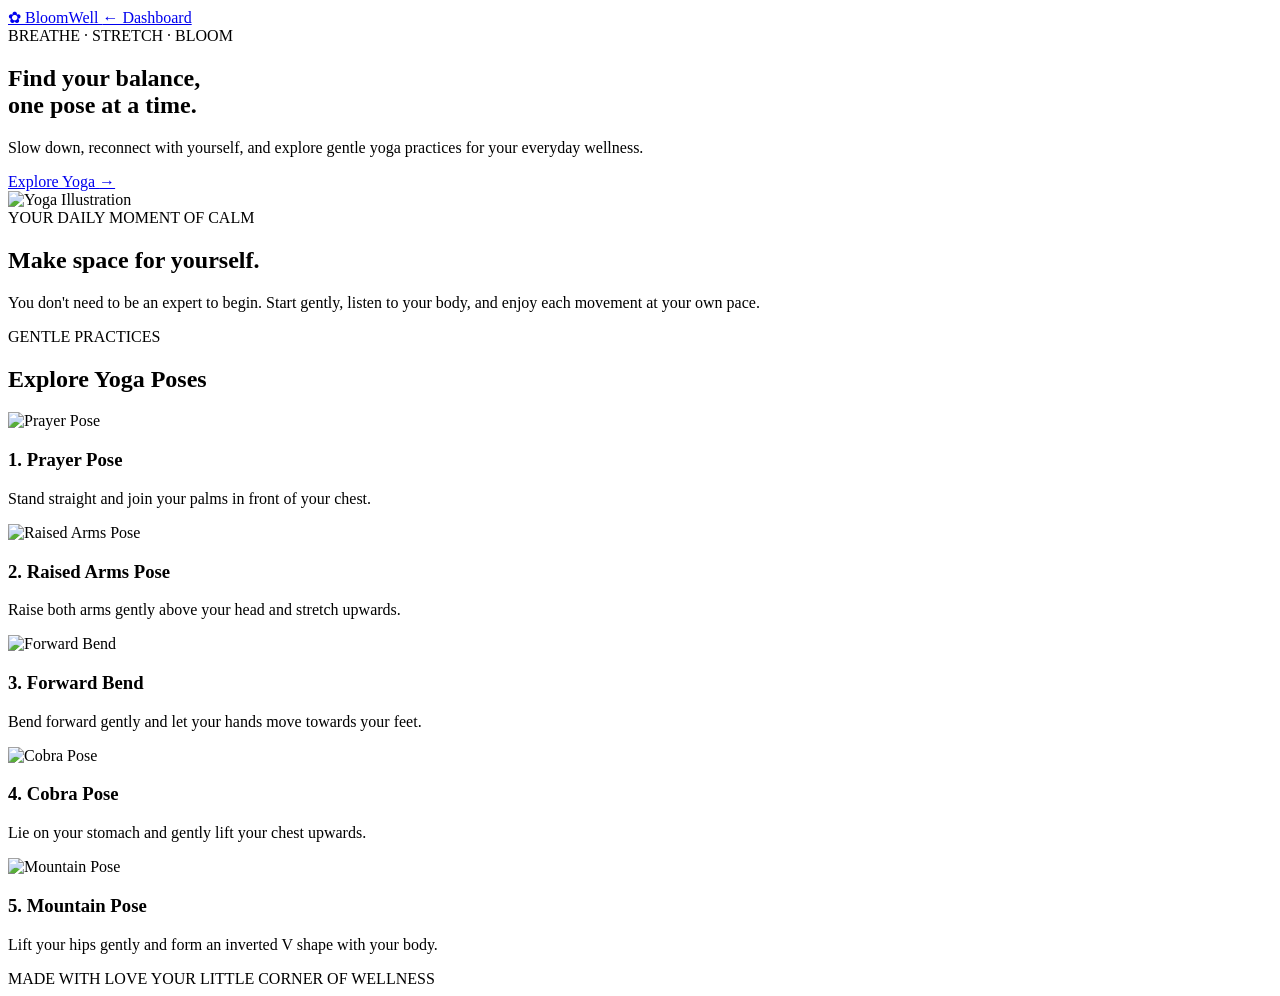
==== yoga.html @ e9269530 "Add files via upload" ====
<!DOCTYPE html>
<html lang="en">
<head>
    <meta charset="UTF-8">
    <meta name="viewport" content="width=device-width, initial-scale=1.0">
    <title>Yoga & Movement | BloomWell</title>

    <link rel="stylesheet" href="style.css">

</head>

<body>

    <header class="navbar">
        <a href="index.html" class="logo">
            <span class="logo-icon">✿</span>
            BloomWell
        </a>

        <a href="dashboard.html" class="back-link">← Dashboard</a>
    </header>

    <main class="yoga-page">

        <section class="yoga-hero">
            <div class="yoga-hero-text">
                <span class="welcome-label">BREATHE · STRETCH · BLOOM</span>

                <h1>
                    Find your balance,<br>
                    <span>one pose at a time.</span>
                </h1>

                <p>
                    Slow down, reconnect with yourself, and explore
                    gentle yoga practices for your everyday wellness.
                </p>

                <a href="#yoga-poses" class="start-button">
                    Explore Yoga <span>→</span>
                </a>
            </div>
            <div class="yoga-hero-art">
                <img
                    src="image/yoga.jpeg"
                    alt="Yoga Illustration"
                    class="main-illustration"
                >
        </section>

        <section class="yoga-intro">
            <span class="card-number">YOUR DAILY MOMENT OF CALM</span>
            <h2>Make space for yourself.</h2>
            <p>
                You don't need to be an expert to begin.
                Start gently, listen to your body, and enjoy
                each movement at your own pace.
            </p>
        </section>

        <section class="yoga-poses" id="yoga-poses">

            <div class="yoga-section-heading">
                <div>
                    <span class="card-number">GENTLE PRACTICES</span>
                    <h2>Explore Yoga Poses</h2>
                </div>
            </div>

   <div class="yoga-card">
    <div class="yoga-card-art">
        <img src="image/prayer-pose.jpeg" alt="Prayer Pose">
    </div>
    <div class="yoga-card-content">
        <h3>1. Prayer Pose</h3>
        <p>Stand straight and join your palms in front of your chest.</p>
    </div>
</div>

<div class="yoga-card">
    <div class="yoga-card-art">
        <img src="image/raised-arms.jpeg" alt="Raised Arms Pose">
    </div>
    <div class="yoga-card-content">
        <h3>2. Raised Arms Pose</h3>
        <p>Raise both arms gently above your head and stretch upwards.</p>
    </div>
</div>

<div class="yoga-card">
    <div class="yoga-card-art">
        <img src="image/forward-bend.jpeg" alt="Forward Bend">
    </div>
    <div class="yoga-card-content">
        <h3>3. Forward Bend</h3>
        <p>Bend forward gently and let your hands move towards your feet.</p>
    </div>
</div>

<div class="yoga-card">
    <div class="yoga-card-art">
        <img src="image/cobra-pose.jpeg" alt="Cobra Pose">
    </div>
    <div class="yoga-card-content">
        <h3>4. Cobra Pose</h3>
        <p>Lie on your stomach and gently lift your chest upwards.</p>
    </div>
</div>

<div class="yoga-card">
    <div class="yoga-card-art">
        <img src="image/mountain-pose.jpeg" alt="Mountain Pose">
    </div>
    <div class="yoga-card-content">
        <h3>5. Mountain Pose</h3>
        <p>Lift your hips gently and form an inverted V shape with your body.</p>
    </div>
</div>

            </div>
        </section>

    </main>

    <footer class="welcome-footer">
        <span>MADE WITH LOVE</span>
        <span>YOUR LITTLE CORNER OF WELLNESS</span>
    </footer>

</body>
</html>
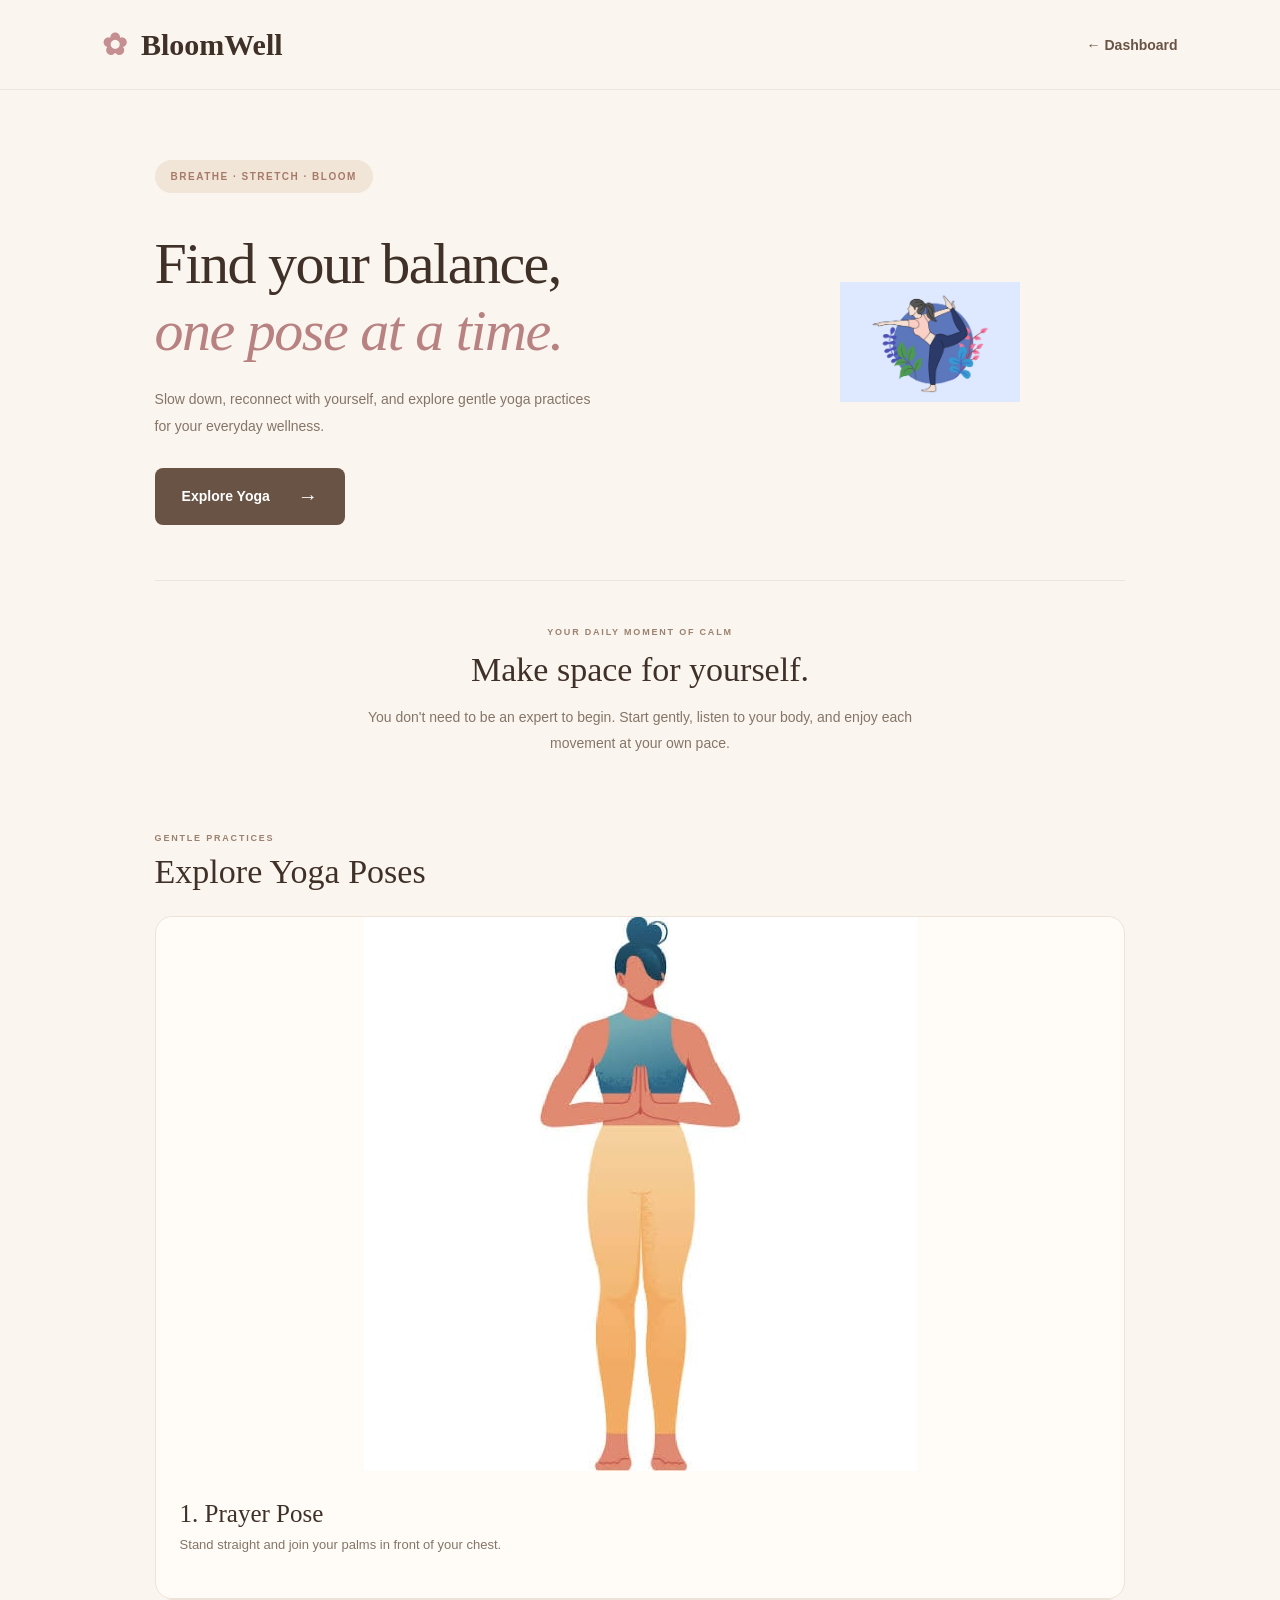
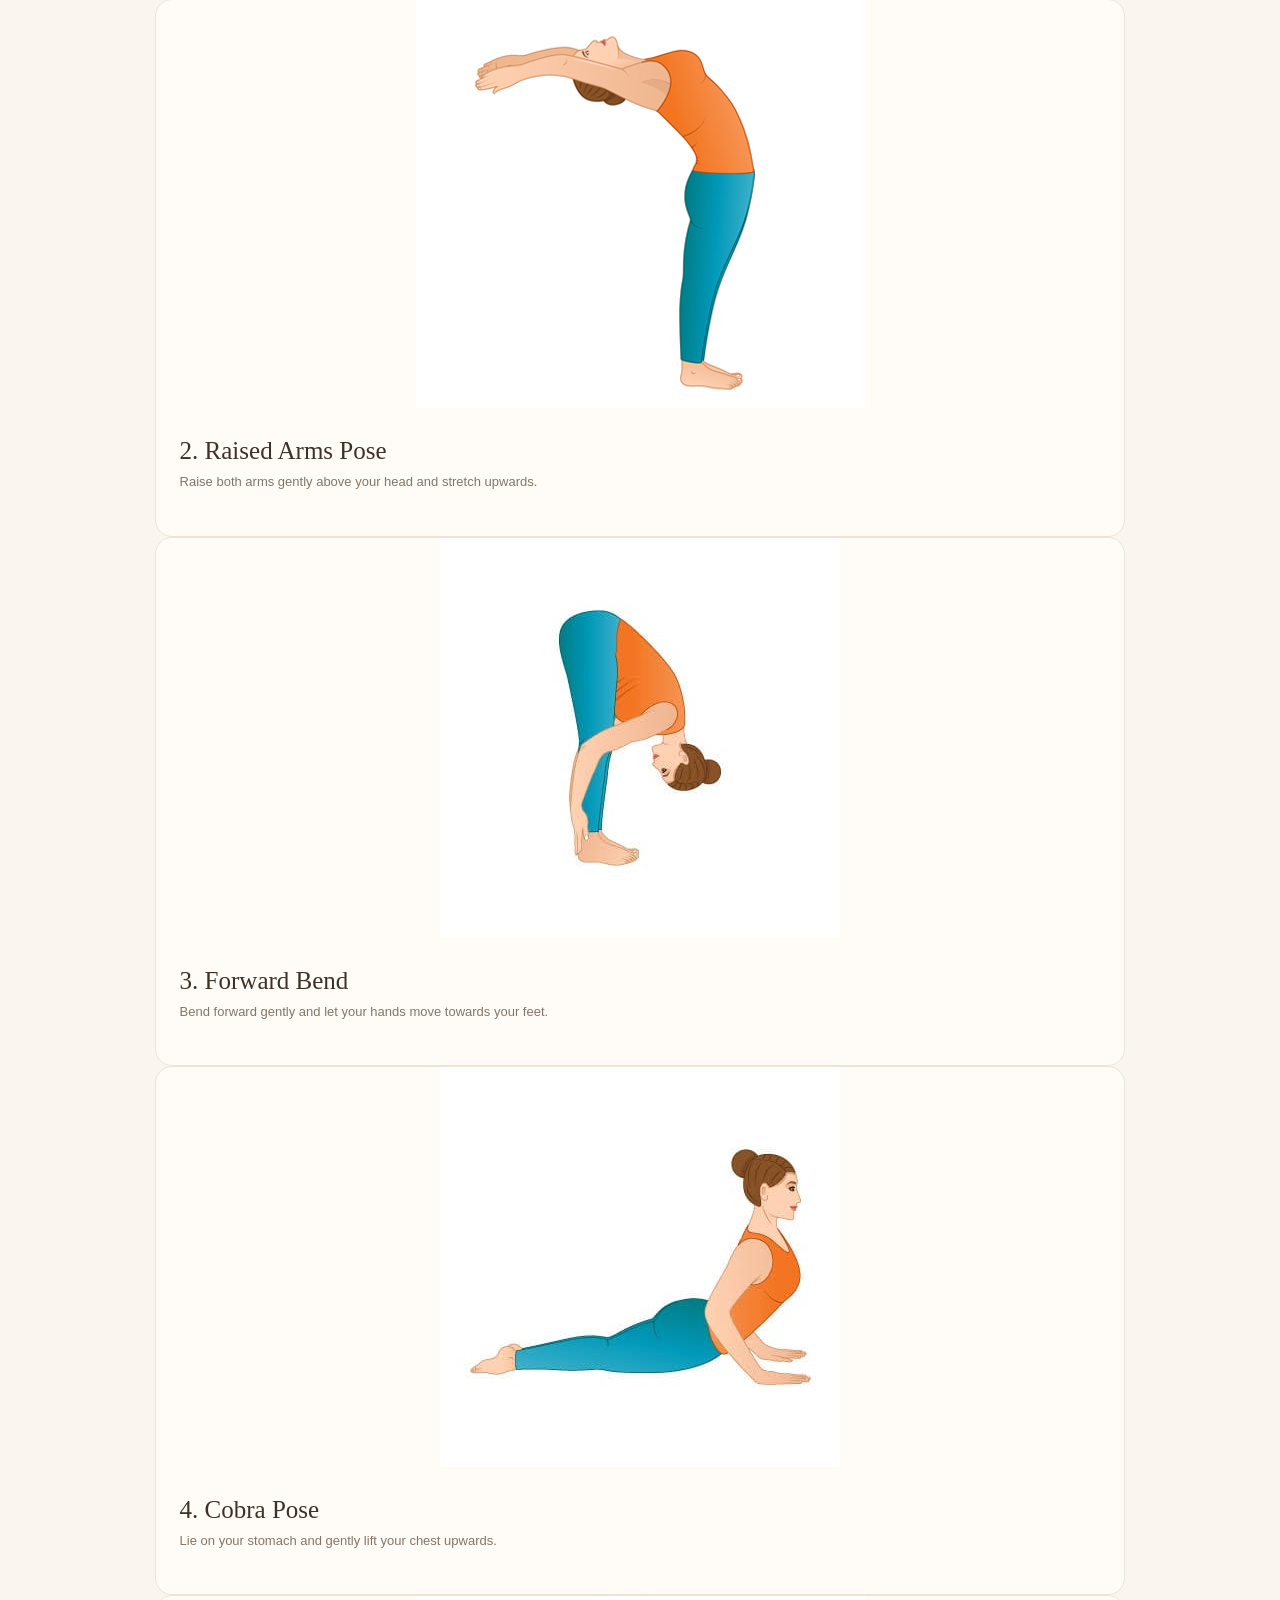
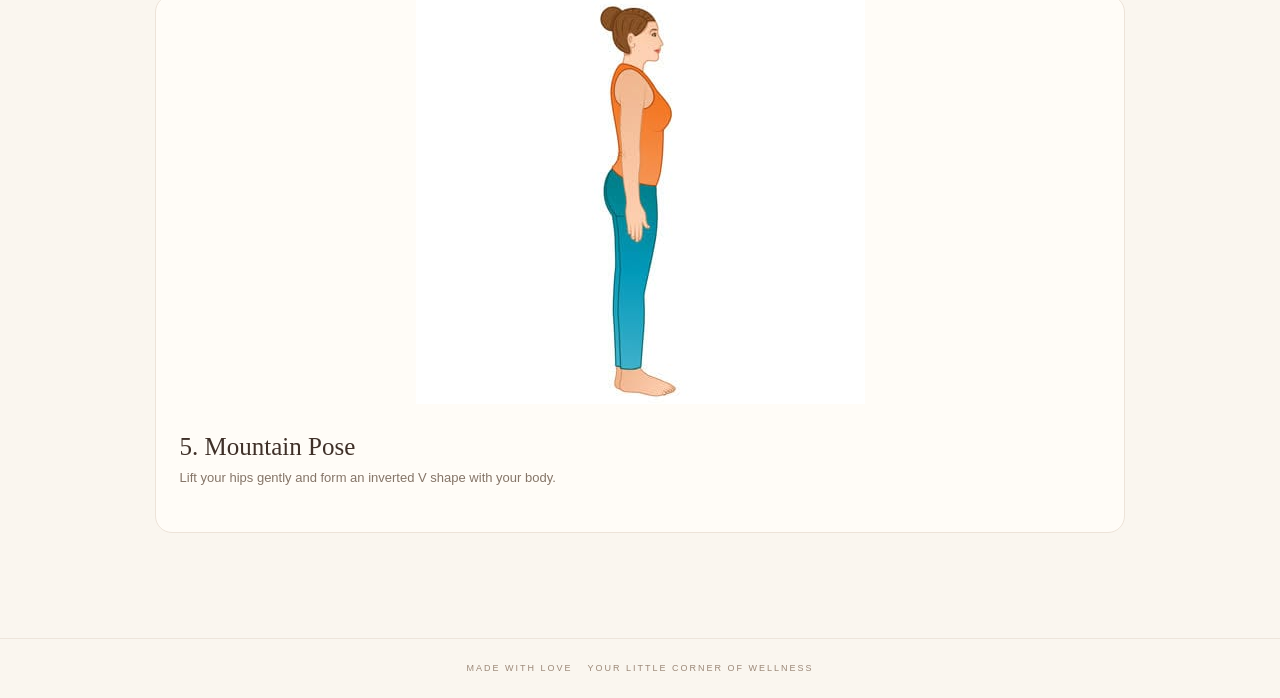
==== commit 250c3968: "Add files via upload" ====
--- a/yoga.html
+++ b/yoga.html
@@ -42,7 +42,7 @@
             </div>
             <div class="yoga-hero-art">
                 <img
-                    src="image/yoga.jpeg"
+                    src="images/yoga.jpeg"
                     alt="Yoga Illustration"
                     class="main-illustration"
                 >
@@ -69,7 +69,7 @@
 
    <div class="yoga-card">
     <div class="yoga-card-art">
-        <img src="image/prayer-pose.jpeg" alt="Prayer Pose">
+        <img src="images/prayer-pose.jpeg" alt="Prayer Pose">
     </div>
     <div class="yoga-card-content">
         <h3>1. Prayer Pose</h3>
@@ -79,7 +79,7 @@
 
 <div class="yoga-card">
     <div class="yoga-card-art">
-        <img src="image/raised-arms.jpeg" alt="Raised Arms Pose">
+        <img src="images/raised-arms.jpeg" alt="Raised Arms Pose">
     </div>
     <div class="yoga-card-content">
         <h3>2. Raised Arms Pose</h3>
@@ -89,7 +89,7 @@
 
 <div class="yoga-card">
     <div class="yoga-card-art">
-        <img src="image/forward-bend.jpeg" alt="Forward Bend">
+        <img src="images/forward-bend.jpeg" alt="Forward Bend">
     </div>
     <div class="yoga-card-content">
         <h3>3. Forward Bend</h3>
@@ -99,7 +99,7 @@
 
 <div class="yoga-card">
     <div class="yoga-card-art">
-        <img src="image/cobra-pose.jpeg" alt="Cobra Pose">
+        <img src="images/cobra-pose.jpeg" alt="Cobra Pose">
     </div>
     <div class="yoga-card-content">
         <h3>4. Cobra Pose</h3>
@@ -109,7 +109,7 @@
 
 <div class="yoga-card">
     <div class="yoga-card-art">
-        <img src="image/mountain-pose.jpeg" alt="Mountain Pose">
+        <img src="images/mountain-pose.jpeg" alt="Mountain Pose">
     </div>
     <div class="yoga-card-content">
         <h3>5. Mountain Pose</h3>
--- a/style.css
+++ b/style.css
@@ -0,0 +1,1589 @@
+* {
+    margin: 0;
+    padding: 0;
+    box-sizing: border-box;
+}
+
+:root {
+    --cream: #FAF6EF;
+    --ivory: #FFFCF7;
+    --beige: #EDE1D2;
+    --brown: #695344;
+    --dark-brown: #3F3028;
+    --pink: #E8BFC0;
+    --muted: #9B8878;
+}
+
+body {
+    background-color: var(--cream);
+    color: var(--dark-brown);
+    font-family: 'DM Sans', sans-serif;
+    min-height: 100vh;
+}
+
+
+
+.navbar {
+    height: 90px;
+    padding: 0 8%;
+    display: flex;
+    justify-content: space-between;
+    align-items: center;
+    border-bottom: 1px solid #EDE5DB;
+}
+
+.logo {
+    text-decoration: none;
+    color: var(--dark-brown);
+    font-family: 'Playfair Display', serif;
+    font-size: 30px;
+    font-weight: 600;
+}
+
+.logo-icon {
+    color: #C58F91;
+    margin-right: 6px;
+}
+
+.nav-tagline {
+    color: var(--muted);
+    font-size: 13px;
+    letter-spacing: 0.5px;
+}
+
+
+.welcome-section {
+    max-width: 1250px;
+    min-height: calc(100vh - 150px);
+    margin: auto;
+    padding: 65px 8% 45px;
+    display: flex;
+    align-items: center;
+    justify-content: space-between;
+    gap: 45px;
+}
+
+
+
+.welcome-content {
+    flex: 1;
+    max-width: 560px;
+}
+
+.welcome-label {
+    display: inline-block;
+    color: #A77A68;
+    background-color: #F1E5D8;
+    padding: 11px 16px;
+    border-radius: 30px;
+    font-size: 10px;
+    font-weight: 700;
+    letter-spacing: 1.5px;
+    margin-bottom: 28px;
+}
+
+h1 {
+    font-family: 'Playfair Display', serif;
+    font-size: clamp(42px, 5vw, 66px);
+    line-height: 1.15;
+    font-weight: 500;
+    letter-spacing: -1.5px;
+}
+
+h1 span {
+    color: #B98282;
+    font-style: italic;
+}
+
+.welcome-description {
+    max-width: 440px;
+    margin-top: 24px;
+    margin-bottom: 30px;
+    color: #857568;
+    font-size: 15px;
+    line-height: 1.9;
+}
+
+
+.start-button {
+    display: inline-flex;
+    align-items: center;
+    gap: 28px;
+    padding: 17px 27px;
+    background-color: var(--brown);
+    color: white;
+    text-decoration: none;
+    border-radius: 8px;
+    font-size: 14px;
+    font-weight: 600;
+    transition: 0.3s ease;
+}
+
+.start-button:hover {
+    background-color: var(--dark-brown);
+    transform: translateY(-3px);
+    box-shadow: 0 8px 20px #69534425;
+}
+
+.start-button span {
+    font-size: 20px;
+}
+
+.welcome-note {
+    margin-top: 27px;
+    color: var(--muted);
+    font-size: 12px;
+}
+
+.welcome-note span {
+    color: #C58F91;
+    font-size: 18px;
+    margin-right: 6px;
+}
+
+
+.welcome-art {
+    flex: 1;
+    min-height: 410px;
+    max-width: 450px;
+    position: relative;
+    display: flex;
+    align-items: center;
+    justify-content: center;
+}
+
+.art-circle {
+    position: absolute;
+    width: 340px;
+    height: 340px;
+    background-color: #F0E1D2;
+    border-radius: 50%;
+}
+
+.wellness-illustration {
+    width: 260px;
+    height: 300px;
+    position: relative;
+    z-index: 2;
+    display: flex;
+    justify-content: center;
+    align-items: center;
+    background-color: #F8EDE3;
+    border-radius: 48% 48% 42% 42%;
+}
+
+.main-illustration {
+    width: 180px;
+    height: 210px;
+    object-fit: contain;
+}
+
+
+
+.floating-card {
+    position: absolute;
+    z-index: 3;
+    display: flex;
+    align-items: center;
+    gap: 8px;
+    padding: 14px 17px;
+    background-color: var(--ivory);
+    border: 1px solid #F0E6DB;
+    border-radius: 12px;
+    box-shadow: 0 8px 25px #69534412;
+    color: var(--brown);
+    font-size: 12px;
+    font-weight: 600;
+}
+
+.card-top {
+    top: 45px;
+    right: 0;
+}
+
+.card-bottom {
+    bottom: 45px;
+    left: 0;
+}
+
+.decor {
+    position: absolute;
+    color: #C58F91;
+    font-size: 32px;
+}
+
+.decor-one {
+    top: 50px;
+    left: 45px;
+}
+
+.decor-two {
+    top: 110px;
+    right: 5px;
+    font-size: 28px;
+}
+
+.decor-three {
+    bottom: 60px;
+    right: 30px;
+    font-size: 35px;
+}
+
+
+
+.welcome-footer {
+    min-height: 60px;
+    padding: 20px 8%;
+    display: flex;
+    justify-content: center;
+    align-items: center;
+    gap: 15px;
+    border-top: 1px solid #EDE5DB;
+    color: #9B8878;
+    font-size: 9px;
+    letter-spacing: 2px;
+}
+
+
+
+@media (max-width: 768px) {
+
+    .navbar {
+        height: 75px;
+        padding: 0 6%;
+    }
+
+    .logo {
+        font-size: 25px;
+    }
+
+    .nav-tagline {
+        font-size: 10px;
+        text-align: right;
+    }
+
+    .welcome-section {
+        padding: 45px 7%;
+        flex-direction: column;
+        text-align: center;
+        gap: 25px;
+    }
+
+    .welcome-content {
+        width: 100%;
+    }
+
+    .welcome-label {
+        font-size: 9px;
+        margin-bottom: 22px;
+    }
+
+    h1 {
+        font-size: 43px;
+    }
+
+    .welcome-description {
+        font-size: 14px;
+        margin: 22px auto 27px;
+    }
+
+    .welcome-art {
+        width: 100%;
+        min-height: 350px;
+    }
+
+    .art-circle {
+        width: 270px;
+        height: 270px;
+    }
+
+    .wellness-illustration {
+        width: 210px;
+        height: 240px;
+    }
+
+    .main-illustration {
+        width: 145px;
+        height: 180px;
+    }
+
+    .card-top {
+        top: 15px;
+        right: -5px;
+    }
+
+    .card-bottom {
+        bottom: 15px;
+        left: -5px;
+    }
+
+    .welcome-footer {
+        flex-wrap: wrap;
+        font-size: 8px;
+        gap: 9px;
+        text-align: center;
+    }
+}
+
+
+
+.back-link {
+    color: var(--brown);
+    text-decoration: none;
+    font-size: 14px;
+    font-weight: 600;
+}
+
+.back-link:hover {
+    color: #B98282;
+}
+
+.dashboard {
+    max-width: 1150px;
+    margin: auto;
+    padding: 65px 7%;
+}
+
+.dashboard-heading {
+    margin-bottom: 45px;
+}
+
+.dashboard-heading h1 {
+    font-size: clamp(42px, 5vw, 58px);
+    margin-top: 8px;
+}
+
+.dashboard-heading > p {
+    color: #857568;
+    line-height: 1.8;
+    margin-top: 18px;
+    max-width: 520px;
+    font-size: 14px;
+}
+
+
+
+.wellness-grid {
+    display: grid;
+    grid-template-columns: repeat(2, minmax(0, 1fr));
+    gap: 22px;
+}
+
+.wellness-card {
+    min-height: 265px;
+    padding: 28px;
+    border-radius: 18px;
+    text-decoration: none;
+    color: var(--dark-brown);
+    border: 1px solid #EDE3D8;
+    transition: 0.3s ease;
+    display: flex;
+    flex-direction: column;
+    align-items: flex-start;
+}
+
+.wellness-card:hover {
+    transform: translateY(-6px);
+    box-shadow: 0 12px 30px #69534412;
+}
+
+.recipe-card {
+    background-color: #F3E8D9;
+}
+
+.yoga-card {
+    background-color: #F3E4E2;
+}
+
+.selfcare-card {
+    background-color: #F0E9E0;
+}
+
+.habits-card {
+    background-color: #F5E9E8;
+}
+
+.tips-card {
+    background-color: #ECE8E0;
+}
+
+.card-icon {
+    font-size: 34px;
+    margin-bottom: 20px;
+}
+
+.card-number {
+    font-size: 9px;
+    letter-spacing: 1.8px;
+    color: #9B8170;
+    font-weight: 700;
+    margin-bottom: 10px;
+}
+
+.wellness-card h2 {
+    font-family: 'Playfair Display', serif;
+    font-size: 25px;
+    font-weight: 500;
+    margin-bottom: 10px;
+}
+
+.wellness-card p {
+    font-size: 13px;
+    color: #857568;
+    line-height: 1.8;
+    max-width: 330px;
+    margin-bottom: 22px;
+}
+
+.card-link {
+    color: #946D64;
+    font-size: 12px;
+    font-weight: 700;
+    margin-top: auto;
+}
+
+
+.daily-reminder {
+    margin-top: 35px;
+    padding: 25px 30px;
+    background-color: #FFFCF7;
+    border: 1px solid #EDE5DB;
+    border-radius: 16px;
+    display: flex;
+    align-items: center;
+    gap: 20px;
+}
+
+.reminder-icon {
+    font-size: 38px;
+    color: #C58F91;
+}
+
+.daily-reminder h2 {
+    font-family: 'Playfair Display', serif;
+    font-size: 22px;
+    font-weight: 500;
+    margin-bottom: 7px;
+}
+
+.daily-reminder p {
+    color: #857568;
+    font-size: 13px;
+    line-height: 1.8;
+}
+
+
+@media (max-width: 600px) {
+
+    .navbar {
+        padding: 0 5%;
+    }
+
+    .dashboard {
+        padding: 45px 6%;
+    }
+
+    .dashboard-heading {
+        margin-bottom: 30px;
+    }
+
+    .dashboard-heading h1 {
+        font-size: 42px;
+    }
+
+    .wellness-grid {
+        grid-template-columns: 1fr;
+        gap: 16px;
+    }
+
+    .wellness-card {
+        min-height: 240px;
+        padding: 24px;
+    }
+
+    .daily-reminder {
+        padding: 22px;
+        align-items: flex-start;
+        gap: 12px;
+    }
+}
+
+.recipes-page {
+    max-width: 1150px;
+    margin: auto;
+    padding: 60px 7%;
+}
+
+.recipes-heading {
+    padding: 10px 0 35px;
+}
+
+.recipes-heading h1 {
+    font-size: clamp(45px, 5vw, 62px);
+    margin-top: 8px;
+}
+
+.recipes-heading > p {
+    max-width: 500px;
+    margin-top: 18px;
+    color: #857568;
+    font-size: 14px;
+    line-height: 1.9;
+}
+
+
+.recipe-categories {
+    display: flex;
+    flex-wrap: wrap;
+    gap: 12px;
+    margin: 10px 0 55px;
+}
+
+.recipe-categories a {
+    text-decoration: none;
+    padding: 12px 21px;
+    border: 1px solid #E7D8C8;
+    border-radius: 30px;
+    color: #695344;
+    background: #FFFCF7;
+    font-size: 12px;
+    font-weight: 600;
+    transition: 0.3s;
+}
+
+.recipe-categories a:hover {
+    background: #695344;
+    color: white;
+}
+
+
+.recipe-section {
+    margin-bottom: 55px;
+    scroll-margin-top: 25px;
+}
+
+.section-heading {
+    display: flex;
+    justify-content: space-between;
+    align-items: center;
+    margin-bottom: 24px;
+}
+
+.section-heading h2 {
+    font-family: 'Playfair Display', serif;
+    font-size: 32px;
+    font-weight: 500;
+    margin-top: 8px;
+}
+
+.section-flower {
+    color: #C58F91;
+    font-size: 32px;
+}
+
+.recipe-grid {
+    display: grid;
+    grid-template-columns: repeat(2, minmax(0, 1fr));
+    gap: 24px;
+}
+
+
+
+.recipe-card-item {
+    overflow: hidden;
+    background: #FFFCF7;
+    border: 1px solid #EDE3D8;
+    border-radius: 17px;
+    transition: 0.3s ease;
+}
+
+.recipe-card-item:hover {
+    transform: translateY(-5px);
+    box-shadow: 0 12px 30px #69534412;
+}
+
+.recipe-image {
+    height: 190px;
+    display: flex;
+    align-items: center;
+    justify-content: center;
+    font-size: 72px;
+}
+
+.image-oats {
+    background: #F0E3D2;
+}
+
+.image-poha {
+    background: #F4E7D5;
+}
+
+.image-chilla {
+    background-color: #F1E2CC;
+}
+
+.image-moong-chilla {
+    background-color: #E8EBD9;
+}
+
+.image-oats-chilla {
+    background-color: #EFE5D7;
+}
+
+.image-paneer-chilla {
+    background-color: #F2E0DF;
+}
+.image-bowl {
+    background: #E8E8D9;
+}
+
+.image-khichdi {
+    background: #F0E1CF;
+}
+
+.image-sandwich {
+    background: #F2E4D8;
+}
+
+.image-fruit {
+    background: #F2DFE0;
+}
+
+.image-smoothie {
+    background: #EFE5D2;
+}
+
+.image-lemon {
+    background: #F2EDCF;
+}
+
+.recipe-info {
+    padding: 24px;
+}
+
+.recipe-tag {
+    display: inline-block;
+    color: #A77A68;
+    font-size: 9px;
+    font-weight: 700;
+    letter-spacing: 1.5px;
+    margin-bottom: 10px;
+}
+
+.recipe-info h3 {
+    font-family: 'Playfair Display', serif;
+    font-size: 23px;
+    font-weight: 500;
+    margin-bottom: 10px;
+}
+
+.recipe-info > p {
+    color: #857568;
+    font-size: 13px;
+    line-height: 1.8;
+    margin-bottom: 20px;
+}
+
+/* RECIPE DETAILS */
+
+.recipe-info details {
+    border-top: 1px solid #EDE3D8;
+    padding-top: 15px;
+}
+
+.recipe-info summary {
+    color: #946D64;
+    font-size: 13px;
+    font-weight: 700;
+    cursor: pointer;
+}
+
+.recipe-info details h4 {
+    font-size: 13px;
+    margin: 18px 0 8px;
+}
+
+.recipe-info details ul {
+    padding-left: 20px;
+    color: #857568;
+    font-size: 12px;
+    line-height: 2;
+}
+
+.recipe-info details p {
+    color: #857568;
+    font-size: 12px;
+    line-height: 1.9;
+}
+
+/* FOOTNOTE */
+
+.recipe-note {
+    padding: 24px;
+    background: #F3E8E5;
+    color: #876D66;
+    border-radius: 13px;
+    font-size: 13px;
+    line-height: 1.8;
+    text-align: center;
+}
+
+/* MOBILE */
+
+@media (max-width: 600px) {
+
+    .recipes-page {
+        padding: 40px 6%;
+    }
+
+    .recipes-heading h1 {
+        font-size: 44px;
+    }
+
+    .recipe-categories {
+        gap: 8px;
+        margin-bottom: 40px;
+    }
+
+    .recipe-categories a {
+        padding: 10px 15px;
+    }
+
+    .section-heading h2 {
+        font-size: 27px;
+    }
+
+    .recipe-grid {
+        grid-template-columns: 1fr;
+        gap: 18px;
+    }
+
+    .recipe-image {
+        height: 170px;
+    }
+
+    .recipe-info {
+        padding: 20px;
+    }
+}
+
+.yoga-page {
+    max-width: 1150px;
+    margin: auto;
+    padding: 45px 7% 65px;
+}
+
+.yoga-hero {
+    display: flex;
+    align-items: center;
+    justify-content: space-between;
+    gap: 35px;
+    padding: 25px 0 55px;
+}
+
+.yoga-hero-text {
+    flex: 1;
+}
+
+.yoga-hero-text h1 {
+    font-size: clamp(40px, 5vw, 58px);
+    margin-top: 10px;
+}
+
+.yoga-hero-text h1 span {
+    color: #B98282;
+    font-style: italic;
+}
+
+.yoga-hero-text > p {
+    max-width: 440px;
+    margin: 22px 0 28px;
+    color: #857568;
+    font-size: 14px;
+    line-height: 1.9;
+}
+
+.yoga-hero-art {
+    flex: 1;
+    min-height: 340px;
+    max-width: 390px;
+    position: relative;
+    display: flex;
+    align-items: center;
+    justify-content: center;
+}
+
+.yoga-art-circle {
+    position: absolute;
+    width: 290px;
+    height: 290px;
+    background: #F0E1D2;
+    border-radius: 50%;
+}
+
+.yoga-hero-emoji {
+    position: relative;
+    z-index: 1;
+    width: 230px;
+    height: 250px;
+    display: flex;
+    justify-content: center;
+    align-items: center;
+    background: #F8EDE3;
+    border-radius: 48% 48% 42% 42%;
+    font-size: 115px;
+}
+
+.yoga-flower {
+    position: absolute;
+    z-index: 2;
+    color: #C58F91;
+    font-size: 35px;
+}
+
+.flower-one {
+    top: 25px;
+    left: 25px;
+}
+
+.flower-two {
+    top: 65px;
+    right: 10px;
+}
+
+.yoga-art-note {
+    position: absolute;
+    z-index: 3;
+    bottom: 15px;
+    right: 0;
+    padding: 14px 18px;
+    background: #FFFCF7;
+    color: #695344;
+    border: 1px solid #EDE3D8;
+    border-radius: 12px;
+    font-size: 12px;
+}
+
+/* YOGA INTRO */
+
+.yoga-intro {
+    text-align: center;
+    padding: 40px 20px 55px;
+    border-top: 1px solid #EDE5DB;
+}
+
+.yoga-intro h2 {
+    margin-top: 12px;
+    font-family: 'Playfair Display', serif;
+    font-size: 34px;
+    font-weight: 500;
+}
+
+.yoga-intro p {
+    max-width: 580px;
+    margin: 15px auto 0;
+    color: #857568;
+    font-size: 14px;
+    line-height: 1.9;
+}
+
+/* YOGA POSES */
+
+.yoga-poses {
+    padding: 15px 0 40px;
+    scroll-margin-top: 25px;
+}
+
+.yoga-section-heading {
+    display: flex;
+    justify-content: space-between;
+    align-items: center;
+    margin-bottom: 25px;
+}
+
+.yoga-section-heading h2 {
+    margin-top: 8px;
+    font-family: 'Playfair Display', serif;
+    font-size: 34px;
+    font-weight: 500;
+}
+
+.yoga-grid {
+    display: grid;
+    grid-template-columns: repeat(2, minmax(0, 1fr));
+    gap: 24px;
+}
+
+.yoga-card {
+    overflow: hidden;
+    background: #FFFCF7;
+    border: 1px solid #EDE3D8;
+    border-radius: 17px;
+    transition: 0.3s ease;
+}
+
+.yoga-card:hover {
+    transform: translateY(-5px);
+    box-shadow: 0 12px 30px #69534412;
+}
+
+.yoga-card-art {
+    min-height: 175px;
+    display: flex;
+    align-items: center;
+    justify-content: center;
+    font-size: 75px;
+}
+
+.yoga-art-one {
+    background: #F3E5DE;
+}
+
+.yoga-art-two {
+    background: #EAE9D9;
+}
+
+.yoga-art-three {
+    background: #F0E3D3;
+}
+
+.yoga-art-four {
+    background: #F2E8DD;
+}
+
+.yoga-art-five {
+    background: #E8E9DD;
+}
+
+.yoga-art-six {
+    background: #F1E2E2;
+}
+
+.yoga-card-content {
+    padding: 24px;
+}
+
+.yoga-card-content h3 {
+    margin: 5px 0;
+    font-family: 'Playfair Display', serif;
+    font-size: 25px;
+    font-weight: 500;
+}
+
+.yoga-subtitle {
+    color: #B98282;
+    font-size: 12px;
+    font-style: italic;
+    margin-bottom: 12px;
+}
+
+.yoga-card-content > p:not(.yoga-subtitle) {
+    color: #857568;
+    font-size: 13px;
+    line-height: 1.8;
+    margin-bottom: 18px;
+}
+
+.yoga-card-content details {
+    border-top: 1px solid #EDE3D8;
+    padding-top: 15px;
+}
+
+.yoga-card-content summary {
+    color: #946D64;
+    font-size: 13px;
+    font-weight: 700;
+    cursor: pointer;
+}
+
+.yoga-card-content ol {
+    padding-left: 20px;
+    margin-top: 15px;
+    color: #857568;
+    font-size: 12px;
+    line-height: 2;
+}
+
+/* YOGA REMINDER */
+
+.yoga-reminder {
+    display: flex;
+    align-items: flex-start;
+    gap: 18px;
+    margin-top: 20px;
+    padding: 27px;
+    background: #F3E8E5;
+    border-radius: 15px;
+}
+
+.yoga-reminder-icon {
+    color: #B98282;
+    font-size: 35px;
+}
+
+.yoga-reminder h2 {
+    font-family: 'Playfair Display', serif;
+    font-size: 23px;
+    font-weight: 500;
+    margin-bottom: 8px;
+}
+
+.yoga-reminder p {
+    color: #857568;
+    font-size: 13px;
+    line-height: 1.9;
+}
+
+
+
+@media (max-width: 600px) {
+    .yoga-page {
+        padding: 35px 6% 45px;
+    }
+
+    .yoga-hero {
+        flex-direction: column;
+        text-align: center;
+        gap: 20px;
+    }
+
+    .yoga-hero-text h1 {
+        font-size: 42px;
+    }
+
+    .yoga-hero-text > p {
+        margin: 20px auto 25px;
+    }
+
+    .yoga-hero-art {
+        width: 100%;
+        min-height: 300px;
+    }
+
+    .yoga-art-circle {
+        width: 245px;
+        height: 245px;
+    }
+
+    .yoga-hero-emoji {
+        width: 195px;
+        height: 215px;
+        font-size: 95px;
+    }
+
+    .yoga-intro h2,
+    .yoga-section-heading h2 {
+        font-size: 28px;
+    }
+
+    .yoga-grid {
+        grid-template-columns: 1fr;
+        gap: 18px;
+    }
+
+    .yoga-card-art {
+        min-height: 155px;
+    }
+
+    .yoga-reminder {
+        padding: 20px;
+        gap: 12px;
+    }
+}
+
+.habits-page {
+    background: #FBF6EF;
+    color: #514239;
+}
+
+.habits-header {
+    display: flex;
+    justify-content: space-between;
+    align-items: center;
+    padding: 22px 8%;
+    border-bottom: 1px solid #EDE1D6;
+}
+
+.habits-logo {
+    color: #785C50;
+    font-size: 24px;
+    font-weight: bold;
+    text-decoration: none;
+}
+
+.habits-back {
+    color: #785C50;
+    text-decoration: none;
+    border: 1px solid #DCC9BA;
+    border-radius: 25px;
+    padding: 10px 18px;
+}
+
+.habits-hero {
+    text-align: center;
+    padding: 65px 20px 55px;
+    background: #F5E9DF;
+}
+
+.habits-label,
+.habits-heading > span {
+    color: #A77C78;
+    font-size: 11px;
+    letter-spacing: 2px;
+    font-weight: bold;
+}
+
+.habits-hero h1 {
+    font-family: Georgia, serif;
+    font-size: clamp(36px, 6vw, 58px);
+    line-height: 1.15;
+    font-weight: normal;
+    margin: 20px 0;
+}
+
+.habits-hero p {
+    color: #7C6A60;
+    line-height: 1.8;
+}
+
+.habits-hero-art {
+    font-size: 46px;
+    margin-top: 25px;
+}
+
+.habits-content {
+    padding: 65px 8%;
+}
+
+.habits-heading {
+    text-align: center;
+    margin-bottom: 35px;
+}
+
+.habits-heading h2,
+.habits-reminder h2 {
+    font-family: Georgia, serif;
+    font-size: 34px;
+    font-weight: normal;
+    margin: 12px 0;
+}
+
+.habits-heading p {
+    color: #88766C;
+}
+
+.habits-grid {
+    display: grid;
+    grid-template-columns: repeat(4, minmax(0, 1fr));
+    gap: 22px;
+}
+
+.habit-card {
+    background: #FFFCF8;
+    border: 1px solid #EEE2D8;
+    border-radius: 20px;
+    overflow: hidden;
+    box-shadow: 0 8px 22px rgba(105, 77, 59, 0.05);
+    transition: transform 0.25s ease;
+}
+
+.habit-card:hover {
+    transform: translateY(-5px);
+}
+
+.habit-art {
+    height: 145px;
+    display: flex;
+    align-items: center;
+    justify-content: center;
+    font-size: 58px;
+}
+
+.habit-art-one {
+    background: #DDEBE6;
+}
+
+.habit-art-two {
+    background: #F3E1D8;
+}
+
+.habit-art-three {
+    background: #E5E9D8;
+}
+
+.habit-art-four {
+    background: #E9E0EF;
+}
+
+.habit-art-five {
+    background: #E5E1EF;
+}
+
+.habit-art-six {
+    background: #DDE9E8;
+}
+
+.habit-art-seven {
+    background: #F6E9CE;
+}
+
+.habit-art-eight {
+    background: #F3DFE3;
+}
+
+.habit-info {
+    padding: 20px;
+}
+
+.habit-category {
+    color: #A77C78;
+    font-size: 9px;
+    letter-spacing: 1px;
+    font-weight: bold;
+}
+
+.habit-info h3 {
+    font-family: Georgia, serif;
+    font-size: 20px;
+    font-weight: normal;
+    margin: 12px 0;
+}
+
+.habit-info p {
+    color: #827168;
+    font-size: 13px;
+    line-height: 1.8;
+}
+
+.habits-reminder {
+    text-align: center;
+    margin: 0 8% 65px;
+    padding: 35px 25px;
+    background: #F2E5DC;
+    border-radius: 22px;
+}
+
+.habits-reminder > span {
+    font-size: 35px;
+}
+
+.habits-reminder p {
+    max-width: 550px;
+    margin: 0 auto;
+    color: #79685E;
+    line-height: 1.8;
+}
+
+.habits-footer {
+    text-align: center;
+    padding: 25px;
+    color: #8C776B;
+    border-top: 1px solid #EDE1D6;
+}
+
+@media (max-width: 1000px) {
+    .habits-grid {
+        grid-template-columns: repeat(2, minmax(0, 1fr));
+    }
+}
+
+@media (max-width: 560px) {
+    .habits-header {
+        padding: 18px 5%;
+    }
+
+    .habits-logo {
+        font-size: 20px;
+    }
+
+    .habits-back {
+        padding: 8px 12px;
+        font-size: 13px;
+    }
+
+    .habits-content {
+        padding: 45px 5%;
+    }
+
+    .habits-grid {
+        grid-template-columns: 1fr;
+    }
+
+    .habits-heading h2,
+    .habits-reminder h2 {
+        font-size: 29px;
+    }
+}
+
+.tips-page {
+    background: #FBF6EF;
+    color: #514239;
+}
+
+.tips-header {
+    display: flex;
+    justify-content: space-between;
+    align-items: center;
+    padding: 22px 8%;
+    border-bottom: 1px solid #EDE1D6;
+}
+
+.tips-logo {
+    color: #785C50;
+    font-size: 24px;
+    font-weight: bold;
+    text-decoration: none;
+}
+
+.tips-back {
+    color: #785C50;
+    text-decoration: none;
+    border: 1px solid #DCC9BA;
+    border-radius: 25px;
+    padding: 10px 18px;
+}
+
+.tips-hero {
+    text-align: center;
+    padding: 65px 20px 55px;
+    background: #F5E9DF;
+}
+
+.tips-label,
+.tips-heading > span {
+    color: #A77C78;
+    font-size: 11px;
+    letter-spacing: 2px;
+    font-weight: bold;
+}
+
+.tips-hero h1 {
+    font-family: Georgia, serif;
+    font-size: clamp(36px, 6vw, 58px);
+    line-height: 1.15;
+    font-weight: normal;
+    margin: 20px 0;
+}
+
+.tips-hero p {
+    color: #7C6A60;
+    line-height: 1.8;
+}
+
+.tips-hero-art {
+    font-size: 46px;
+    margin-top: 25px;
+}
+
+.tip-of-day {
+    display: flex;
+    align-items: center;
+    gap: 25px;
+    margin: 45px 8% 15px;
+    padding: 30px;
+    background: #EAE9DC;
+    border-radius: 22px;
+}
+
+.tip-day-art {
+    min-width: 100px;
+    height: 100px;
+    display: flex;
+    justify-content: center;
+    align-items: center;
+    background: #F9F2E5;
+    border-radius: 50%;
+    font-size: 48px;
+}
+
+.tip-day-content > span {
+    color: #92776A;
+    font-size: 10px;
+    letter-spacing: 1.5px;
+    font-weight: bold;
+}
+
+.tip-day-content h2 {
+    font-family: Georgia, serif;
+    font-size: 28px;
+    font-weight: normal;
+    margin: 10px 0;
+}
+
+.tip-day-content p {
+    color: #796B60;
+    line-height: 1.8;
+    margin-bottom: 0;
+}
+
+.tips-content {
+    padding: 55px 8%;
+}
+
+.tips-heading {
+    text-align: center;
+    margin-bottom: 35px;
+}
+
+.tips-heading h2,
+.tips-quote h2 {
+    font-family: Georgia, serif;
+    font-size: 34px;
+    font-weight: normal;
+    margin: 12px 0;
+}
+
+.tips-heading p {
+    color: #88766C;
+}
+
+.tips-grid {
+    display: grid;
+    grid-template-columns: repeat(3, minmax(0, 1fr));
+    gap: 25px;
+}
+
+.tips-card {
+    background: #FFFCF8;
+    border: 1px solid #EEE2D8;
+    border-radius: 20px;
+    overflow: hidden;
+    box-shadow: 0 8px 22px rgba(105, 77, 59, 0.05);
+    transition: transform 0.25s ease;
+}
+
+.tips-card:hover {
+    transform: translateY(-5px);
+}
+
+.tips-art {
+    height: 145px;
+    display: flex;
+    justify-content: center;
+    align-items: center;
+    font-size: 58px;
+}
+
+.tips-art-one {
+    background: #E5E9D8;
+}
+
+.tips-art-two {
+    background: #DDEBE6;
+}
+
+.tips-art-three {
+    background: #E5E1EF;
+}
+
+.tips-art-four {
+    background: #E9DDE5;
+}
+
+.tips-art-five {
+    background: #F3DFD7;
+}
+
+.tips-art-six {
+    background: #EAE3D5;
+}
+
+.tips-art-seven {
+    background: #E0E9D9;
+}
+
+.tips-art-eight {
+    background: #F3DFE3;
+}
+
+.tips-card-content {
+    padding: 22px;
+}
+
+.tips-category {
+    color: #A77C78;
+    font-size: 10px;
+    letter-spacing: 1px;
+    font-weight: bold;
+}
+
+.tips-card h3 {
+    font-family: Georgia, serif;
+    font-size: 22px;
+    font-weight: normal;
+    margin: 12px 0;
+}
+
+.tips-card ul {
+    padding-left: 18px;
+    color: #827168;
+    font-size: 13px;
+    line-height: 1.9;
+}
+
+.tips-quote {
+    text-align: center;
+    margin: 0 8% 65px;
+    padding: 35px 25px;
+    background: #F2E5DC;
+    border-radius: 22px;
+}
+
+.tips-quote > span {
+    font-size: 35px;
+}
+
+.tips-quote p {
+    max-width: 550px;
+    margin: 0 auto;
+    color: #79685E;
+    line-height: 1.8;
+}
+
+.tips-footer {
+    text-align: center;
+    padding: 25px;
+    color: #8C776B;
+    border-top: 1px solid #EDE1D6;
+}
+
+@media (max-width: 900px) {
+    .tips-grid {
+        grid-template-columns: repeat(2, minmax(0, 1fr));
+    }
+}
+
+@media (max-width: 560px) {
+    .tips-header {
+        padding: 18px 5%;
+    }
+
+    .tips-logo {
+        font-size: 20px;
+    }
+
+    .tips-back {
+        padding: 8px 12px;
+        font-size: 13px;
+    }
+
+    .tip-of-day {
+        flex-direction: column;
+        text-align: center;
+        margin: 30px 5% 10px;
+        padding: 25px 20px;
+    }
+
+    .tips-content {
+        padding: 45px 5%;
+    }
+
+    .tips-grid {
+        grid-template-columns: 1fr;
+    }
+
+    .tips-heading h2,
+    .tips-quote h2 {
+        font-size: 29px;
+    }
+}
